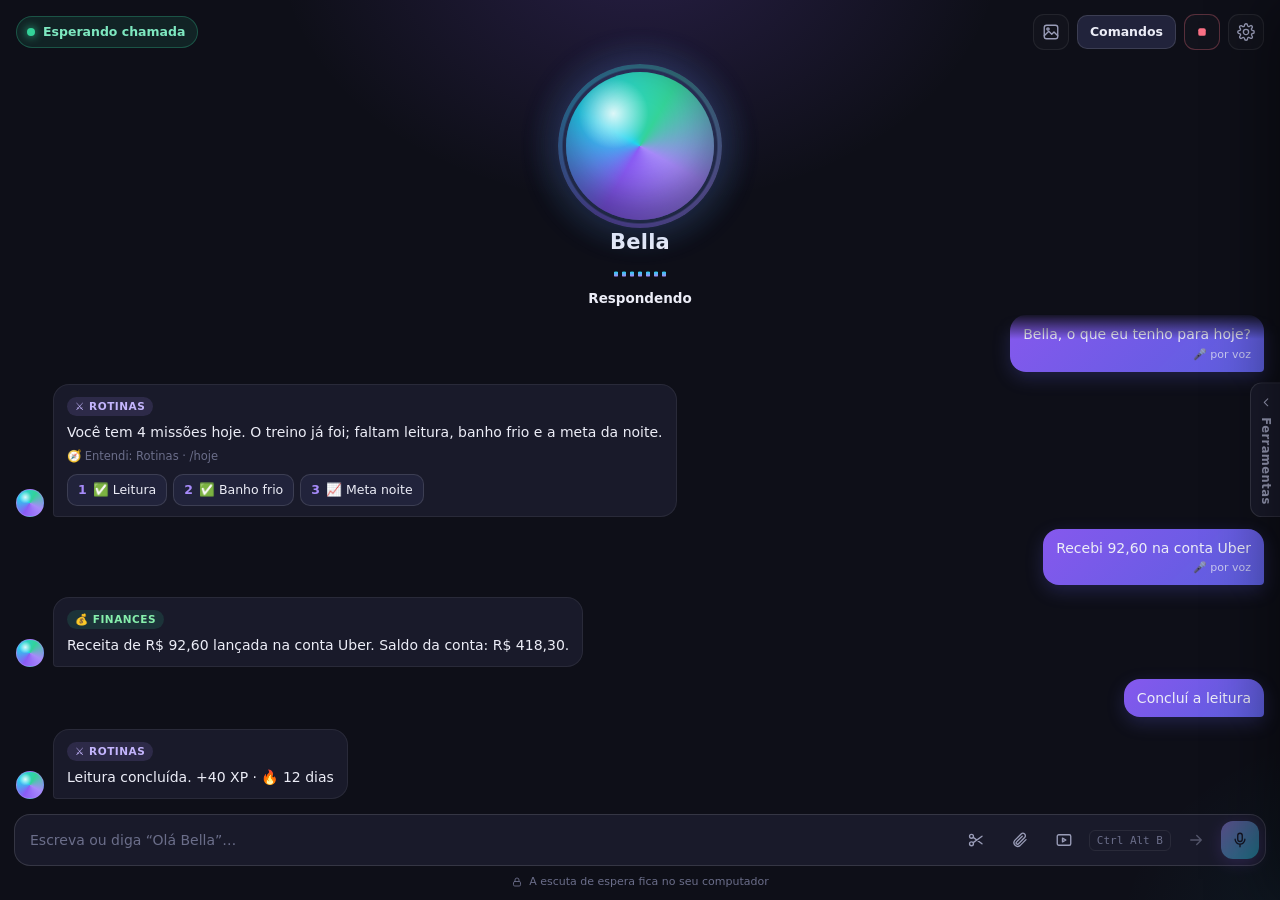
==== desktop/bella/ui/index.html @ e99e31d8 "Extração seletiva: opções separadas Pintura corporal e Efeitos especiais Co-Authored-By: Claude Sonn" ====
﻿<!doctype html>
<html lang="pt-BR">
<head>
<meta charset="utf-8">
<meta name="viewport" content="width=device-width, initial-scale=1">
<meta http-equiv="Content-Security-Policy" content="default-src 'self'; img-src 'self' data: blob:; style-src 'self'; script-src 'self'; connect-src 'none'; media-src 'self' data: blob:">
<title>Bella</title>
<link rel="stylesheet" href="bella.css">
</head>
<body>

<!-- ═════════════ MINI-BELLA (janela flutuante) ═════════════ -->
<section id="mini" class="mini" hidden>
  <div class="mini-av" data-avatar="pequeno"></div>
  <div class="mini-tx">
    <em id="mini-ouvido"></em>
    <p id="mini-resposta">Pode falar…</p>
  </div>
</section>

<!-- ═════════════ JANELA PRINCIPAL ═════════════ -->
<main id="app" class="app" hidden>

  <header class="topo">
    <button class="chip-estado" id="chip-escuta" type="button" title="Ligar ou pausar a escuta">
      <i></i><span id="chip-texto">Escuta pausada</span>
    </button>
    <div class="topo-acoes">
      <span class="modo-conversa" id="modo-conversa" hidden>Safada · Grok</span>
      <button class="icobtn" id="btn-imagens" type="button" title="Imagens" aria-label="Abrir painel de imagens" aria-controls="galeria-imagens" aria-expanded="false"><svg viewBox="0 0 24 24"><rect x="3" y="3" width="18" height="18" rx="3"/><circle cx="8" cy="8" r="1.5"/><path d="m3 17 6-6 4 4 3-3 5 5"/></svg></button>
      <button class="btn" id="btn-comandos" type="button" title="Cadastrar comandos para abrir pastas">Comandos</button>
      <button class="icobtn" id="btn-parar" type="button" title="Interromper voz" hidden>
        <svg viewBox="0 0 24 24"><rect x="7" y="7" width="10" height="10" rx="2.5"/></svg>
      </button>
      <button class="icobtn" id="btn-config" type="button" title="Configurações">
        <svg viewBox="0 0 24 24"><path d="M12 15.5a3.5 3.5 0 1 0 0-7 3.5 3.5 0 0 0 0 7Z"/><path d="M19.4 15a1.7 1.7 0 0 0 .3 1.8l.1.1a2 2 0 1 1-2.8 2.8l-.1-.1a1.7 1.7 0 0 0-1.8-.3 1.7 1.7 0 0 0-1 1.5V21a2 2 0 1 1-4 0v-.1a1.7 1.7 0 0 0-1.1-1.5 1.7 1.7 0 0 0-1.8.3l-.1.1a2 2 0 1 1-2.8-2.8l.1-.1a1.7 1.7 0 0 0 .3-1.8 1.7 1.7 0 0 0-1.5-1H3a2 2 0 1 1 0-4h.1a1.7 1.7 0 0 0 1.5-1.1 1.7 1.7 0 0 0-.3-1.8l-.1-.1a2 2 0 1 1 2.8-2.8l.1.1a1.7 1.7 0 0 0 1.8.3H9a1.7 1.7 0 0 0 1-1.5V3a2 2 0 1 1 4 0v.1a1.7 1.7 0 0 0 1 1.5 1.7 1.7 0 0 0 1.8-.3l.1-.1a2 2 0 1 1 2.8 2.8l-.1.1a1.7 1.7 0 0 0-.3 1.8V9a1.7 1.7 0 0 0 1.5 1H21a2 2 0 1 1 0 4h-.1a1.7 1.7 0 0 0-1.5 1Z"/></svg>
      </button>
    </div>
  </header>

  <section class="palco" id="palco">
    <div class="presenca" id="presenca" data-modo="pausada">
      <div class="halo"></div>
      <div class="onda-anel"></div>
      <div class="anel"></div>
      <div class="rosto" data-avatar="grande"></div>
      <button class="trocar-foto" id="btn-trocar-foto" type="button" title="Trocar a foto da Bella">
        <svg viewBox="0 0 24 24"><path d="M4 8.5A2.5 2.5 0 0 1 6.5 6H8l1.3-1.7A1.5 1.5 0 0 1 10.5 4h3a1.5 1.5 0 0 1 1.2.6L16 6h1.5A2.5 2.5 0 0 1 20 8.5v8a2.5 2.5 0 0 1-2.5 2.5h-11A2.5 2.5 0 0 1 4 16.5v-8Z"/><circle cx="12" cy="12.5" r="3.2"/></svg>
      </button>
    </div>
    <h1 class="nome">Bella</h1>
    <div class="onda" id="onda" aria-hidden="true"><span></span><span></span><span></span><span></span><span></span><span></span><span></span></div>
    <p class="estado" id="estado"><b>Escuta pausada</b> · Ctrl + Alt + B para falar</p>
  </section>

  <section class="conversa" id="conversa" aria-live="polite"></section>

  <form class="compositor" id="compositor" autocomplete="off">
    <span class="anexo" id="anexo" hidden><img id="anexo-img" alt="Referência anexada"><button type="button" id="anexo-x" title="Tirar a referência" aria-label="Tirar a referência">×</button></span>
    <input id="entrada" maxlength="2000" placeholder="Escreva ou diga “Olá Bella”…" aria-label="Mensagem para a Bella">
    <input type="file" id="anexo-arquivo" accept="image/png,image/jpeg,image/webp" hidden>
    <button class="enviar" id="btn-recortar-tela" type="button" title="Recortar a tela (Ctrl + Alt + S)" aria-label="Recortar a tela">
      <svg viewBox="0 0 24 24"><circle cx="6" cy="7" r="2.6"/><circle cx="6" cy="17" r="2.6"/><path d="M8.3 8.5 20 17M8.3 15.5 20 7"/></svg>
    </button>
    <button class="enviar" id="btn-anexo" type="button" title="Anexar imagem de referência (ou cole com Ctrl + V)" aria-label="Anexar imagem de referência">
      <svg viewBox="0 0 24 24"><path d="M20 11.5l-8 8a5 5 0 0 1-7-7l8.5-8.5a3.3 3.3 0 0 1 4.7 4.7l-8.5 8.5a1.7 1.7 0 0 1-2.4-2.4L15 7"/></svg>
    </button>
    <button class="enviar" id="btn-video" type="button" title="Extrair frames de um vídeo" aria-label="Extrair frames de um vídeo">
      <svg viewBox="0 0 24 24"><rect x="3" y="5" width="18" height="14" rx="2"/><path d="M10 9.5v5l4.5-2.5z"/></svg>
    </button>
    <span class="tecla">Ctrl Alt B</span>
    <button class="enviar" id="btn-enviar" type="submit" title="Enviar">
      <svg viewBox="0 0 24 24"><path d="M5 12h13M13 6l6 6-6 6"/></svg>
    </button>
    <button class="mic" id="btn-falar" type="button" title="Falar agora (Ctrl + Alt + B)">
      <svg viewBox="0 0 24 24"><rect x="9" y="3" width="6" height="11" rx="3"/><path d="M5.5 11a6.5 6.5 0 0 0 13 0M12 17.5V21"/></svg>
    </button>
  </form>
  <!-- Ferramentas laterais: recolhível, fica na borda direita da janela -->
  <button class="lateral-aba" id="lateral-aba" type="button" aria-controls="lateral" aria-expanded="false" title="Ferramentas">
    <svg viewBox="0 0 24 24"><path d="M15 6l-6 6 6 6"/></svg><span>Ferramentas</span>
  </button>
  <aside class="lateral" id="lateral" aria-label="Ferramentas" aria-hidden="true">
    <header class="lateral-topo">
      <b>Ferramentas</b>
      <button class="icobtn" id="lateral-fechar" type="button" title="Recolher" aria-label="Recolher as ferramentas"><svg viewBox="0 0 24 24"><path d="M9 6l6 6-6 6"/></svg></button>
    </header>
    <div class="lateral-corpo" id="lateral-corpo">
    <section class="ferramenta" id="ferr-ref">
      <h3>Imagem de referência</h3>
      <p>Recorte a tela (Ctrl + Alt + S), anexe, cole (Ctrl + V) ou arraste uma imagem para a janela. Ela vale para /promptmodelo, /promptroupa, /posehot e /charactersheet, e continua aparecendo no chat, onde também dá para anexar.</p>
      <div class="ref-area" id="ref-area">
        <img id="ref-img" alt="Referência anexada" hidden>
        <span class="vazio" id="ref-vazio">Nenhuma imagem anexada</span>
      </div>
      <div class="montar-acoes">
        <button class="btn" id="ref-recortar" type="button" title="Ctrl + Alt + S">✂️ Recortar tela</button>
        <button class="btn" id="ref-anexar" type="button">Anexar imagem</button>
        <button class="btn" id="ref-colar" type="button" title="Cola a imagem copiada (ou use Ctrl + V)">Colar</button>
        <button class="btn" id="ref-tirar" type="button" hidden>Tirar</button>
      </div>
      <input type="file" id="ref-arquivo" accept="image/png,image/jpeg,image/webp" hidden>
      <label class="marcar"><input type="checkbox" id="extrair-tudo"> Extrair tudo da imagem (no /promptmodelo)</label>
      <div class="extrair-itens" id="extrair-itens" role="group" aria-label="Extrair só estes itens da imagem"><label class="marcar"><input type="checkbox" class="extrair-item" data-el="modelo"> Modelo</label><label class="marcar"><input type="checkbox" class="extrair-item" data-el="roupas"> Roupas</label><label class="marcar"><input type="checkbox" class="extrair-item" data-el="pose"> Pose</label><label class="marcar"><input type="checkbox" class="extrair-item" data-el="cenario"> Cenário</label><label class="marcar"><input type="checkbox" class="extrair-item" data-el="penteado"> Penteado (só o formato)</label><label class="marcar"><input type="checkbox" class="extrair-item" data-el="cor"> Peruca / cor do cabelo</label><label class="marcar"><input type="checkbox" class="extrair-item" data-el="olhos"> Cor dos olhos / lentes</label><label class="marcar"><input type="checkbox" class="extrair-item" data-el="maquiagem"> Maquiagem</label><label class="marcar"><input type="checkbox" class="extrair-item" data-el="pintura"> Pintura corporal (se houver)</label><label class="marcar"><input type="checkbox" class="extrair-item" data-el="efeitos"> Efeitos especiais (se houver)</label><label class="marcar"><input type="checkbox" class="extrair-item" data-el="acessorios"> Acessórios (se houver)</label><label class="marcar"><input type="checkbox" class="extrair-item" data-el="tatuagens"> Tatuagens (se houver)</label><label class="marcar"><input type="checkbox" class="extrair-item" data-el="expressao"> Expressão da face</label></div>
      <small class="montar-dica">Ou marque só o que quer copiar da imagem (o resto a Bella cria novo). Vale para o /promptmodelo e o /prompt com a imagem anexa.</small>
      <label class="marcar"><input type="checkbox" id="posehot-parceiro-foto"> Copiar parceiro da imagem de referência (no /posehot)</label>
      <label class="parceiro-campo">Parceiro do /posehot (opcional)
        <input type="text" id="posehot-parceiro" maxlength="250" placeholder="Ex.: moreno, barba cheia, braços tatuados, alto e forte" autocomplete="off">
      </label>
      <small class="montar-dica">Com a caixa marcada, o /posehot copia da foto as características do homem (pele, cabelo, barba, porte, tatuagens); o campo acima serve para ajustes extras. Desmarcada: usa o texto do campo, ou o parceiro padrão se vazio.</small>
      <small class="montar-dica">Com a caixa marcada, o /promptmodelo copia da imagem o penteado, a cor e o formato do cabelo, olhos, rosto, boca, pele, corpo, tatuagens, piercings, anéis e joias, roupas, expressão, pose, cenário e luz.</small>
    </section>
    <section class="ferramenta" id="ferr-frames">
      <h3>Frames de vídeo</h3>
      <p>Abra um vídeo e escolha exatamente o quadro que quiser: o primeiro, o último, um instante ou vários de uma vez. Tudo é feito aqui no computador, o vídeo não sai dele.</p>
      <div class="ref-area" id="fr-area">
        <video id="fr-video" controls playsinline preload="auto" hidden></video>
        <span class="vazio" id="fr-vazio">Nenhum vídeo aberto (ou arraste um para cá)</span>
      </div>
      <div class="montar-acoes">
        <button class="btn" id="fr-anexar" type="button">Abrir vídeo</button>
        <button class="btn" id="fr-tirar" type="button" hidden>Fechar vídeo</button>
      </div>
      <input type="file" id="fr-arquivo" accept="video/*,.mkv,.avi,.mov" hidden>
      <div id="fr-controles" hidden>
        <input type="range" id="fr-pos" min="0" max="10000" value="0" aria-label="Posição no vídeo">
        <div class="fr-info"><b id="fr-tempo">00:00.000</b><small id="fr-num"></small></div>
        <div class="fr-linha">
          <button class="btn mini" id="fr-primeiro" type="button" title="Ir ao primeiro quadro">⏮ Primeiro</button>
          <button class="btn mini" id="fr-m10" type="button" title="Voltar 10 segundos">−10s</button>
          <button class="btn mini" id="fr-m1" type="button" title="Voltar 1 segundo">−1s</button>
          <button class="btn mini" id="fr-q-1" type="button" title="Quadro anterior">◀ quadro</button>
          <button class="btn mini" id="fr-q1" type="button" title="Próximo quadro">quadro ▶</button>
          <button class="btn mini" id="fr-p1" type="button" title="Avançar 1 segundo">+1s</button>
          <button class="btn mini" id="fr-p10" type="button" title="Avançar 10 segundos">+10s</button>
          <button class="btn mini" id="fr-ultimo" type="button" title="Ir ao último quadro">Último ⏭</button>
          <button class="btn mini" id="fr-play" type="button">▶ Tocar</button>
        </div>
        <div class="fr-linha">
          <input id="fr-tempo-in" placeholder="Ir para: 12.5 · 1:02.5 · 120q" aria-label="Ir para um instante ou quadro" autocomplete="off">
          <button class="btn mini" id="fr-ir" type="button">Ir</button>
        </div>
        <div class="fr-linha">
          <button class="btn pri" id="fr-pegar" type="button">Pegar este quadro</button>
          <button class="btn" id="fr-pegar-ultimo" type="button">Pegar o último</button>
          <button class="btn" id="fr-pegar-primeiro" type="button">Pegar o primeiro</button>
        </div>
        <div class="fr-linha">
          <button class="btn mini" id="fr-marcar-ini" type="button">Marcar início</button>
          <button class="btn mini" id="fr-marcar-fim" type="button">Marcar fim</button>
          <button class="btn mini" id="fr-limpar-marcas" type="button">Limpar marcas</button>
        </div>
        <small class="montar-dica" id="fr-marcas"></small>
        <div class="fr-linha">
          <select id="fr-modo" aria-label="Modo de extração em lote">
            <option value="intervalo">Quantidade + intervalo</option>
            <option value="uniforme">Distribuídos no vídeo todo</option>
            <option value="marcas">Entre início e fim marcados</option>
          </select>
          <select id="fr-formato" aria-label="Formato da imagem">
            <option value="png">PNG (sem perda)</option>
            <option value="jpg">JPG (menor)</option>
          </select>
        </div>
        <div class="fr-linha">
          <label class="fr-campo">Quadros <input type="number" id="fr-qtd" min="1" max="80" value="10"></label>
          <label class="fr-campo" id="fr-ms-linha">A cada (ms) <input type="number" id="fr-ms" min="1" value="100"></label>
          <button class="btn pri" id="fr-extrair" type="button">Extrair</button>
          <button class="btn" id="fr-parar" type="button" hidden>Parar</button>
        </div>
        <small class="montar-dica" id="fr-dica-modo"></small>
      </div>
      <small class="montar-dica" id="fr-n" aria-live="polite"></small>
      <div class="fr-galeria" id="fr-galeria"></div>
      <div class="fr-linha" id="fr-galeria-acoes" hidden>
        <button class="btn mini" id="fr-salvar-todos" type="button">Salvar todos</button>
        <button class="btn mini" id="fr-limpar-galeria" type="button">Limpar galeria</button>
      </div>
    </section>
    <section class="ferramenta" id="ferr-criativo">
      <h3>Criativo</h3>
      <p>A Bella inventa um prompt novo, fora da biblioteca, sem repetir os que já saíram.</p>
      <input id="criativo-tema" maxlength="300" placeholder="Tema (opcional): praia, cosplay, festa…" aria-label="Tema do prompt criativo" autocomplete="off">
      <button class="btn criativo-ir" id="criativo-ir" type="button">Criar prompt criativo</button>
    </section>
    <section class="ferramenta" id="ferr-atalhos">
      <h3>Enviar ao chat</h3>
      <p>Um toque envia o comando na hora (prompt aleatório). Se houver imagem anexada, ela vai junto.</p>
      <div class="atalhos" id="atalhos"></div>
    </section>
    <section class="ferramenta" id="ferr-montar">
      <h3>Montar pedido</h3>
      <p>Escolha o comando, toque nas opções (cabelo, maquiagem, tatuagem que cobre uma parte do corpo, roupa, cenário…) e envie. Tudo entra no pedido do prompt.</p>
      <div class="seg" id="montar-cmd" role="group" aria-label="Comando"></div>
      <small class="montar-dica" id="montar-dica"></small>
      <div class="itens" id="montar-itens" aria-live="polite"></div>
      <textarea id="montar-extra" rows="2" maxlength="400" placeholder="Mais detalhes (opcional): escreva o que quiser…" aria-label="Mais detalhes do pedido"></textarea>
      <input id="montar-busca" type="search" placeholder="Buscar opção (ex.: tatuagem, ruivo, praia)…" aria-label="Buscar opção" autocomplete="off">
      <div class="grupos" id="montar-grupos"></div>
    </section>
    </div>
    <footer class="lateral-rodape" id="lateral-rodape">
      <small class="montar-conta" id="montar-conta"></small>
      <div class="montar-acoes">
        <button class="btn pri" id="montar-enviar" type="button">Enviar ao chat</button>
        <button class="btn" id="montar-campo" type="button" title="Põe o texto no campo de mensagem para você editar">Pôr no campo</button>
        <button class="btn" id="montar-sorte" type="button" title="Escolhe várias opções ao acaso">🎲 Surpreenda-me</button>
        <button class="btn" id="montar-limpar" type="button">Limpar</button>
      </div>
    </footer>
  </aside>
  <p class="rodape"><svg viewBox="0 0 24 24"><rect x="5" y="11" width="14" height="9" rx="2.5"/><path d="M8 11V8a4 4 0 0 1 8 0v3"/></svg>A escuta de espera fica no seu computador</p>

  <!-- ─── Configurações ─── -->
  <aside class="galeria-imagens" id="galeria-imagens" hidden aria-labelledby="imagens-titulo">
    <header class="galeria-topo"><h2 id="imagens-titulo">Imagens <small>Grok Imagine</small></h2><button class="btn" id="imagens-fechar" type="button" aria-label="Recolher painel de imagens">Recolher</button></header>
    <form id="imagens-form" class="imagens-form">
      <label for="imagem-prompt">O que vamos criar?</label>
      <textarea id="imagem-prompt" maxlength="1800" rows="3" placeholder="Uma cidade futurista ao pôr do sol…" required></textarea>
      <button class="btn pri" id="imagem-gerar" type="submit">Gerar imagem</button>
      <p class="ajuda">Uma imagem por pedido. A geração utiliza o saldo da sua conta xAI.</p>
    </form>
    <p id="imagens-status" class="imagens-status" role="status">As últimas seis imagens ficam aqui, fora da conversa.</p>
    <div id="imagens-lista" class="imagens-lista"><p class="ajuda">Sua galeria ainda está vazia.</p></div>
  </aside>

  <div class="veu" id="veu" hidden></div>
  <aside class="gaveta" id="gaveta" aria-hidden="true">
    <header class="gaveta-topo">
      <h2 id="gaveta-titulo">Configurações</h2>
      <button class="icobtn" id="btn-fechar-config" type="button" title="Fechar">
        <svg viewBox="0 0 24 24"><path d="M6 6l12 12M18 6 6 18"/></svg>
      </button>
    </header>
    <nav class="abas-config" role="tablist" aria-label="Preferências da Bella">
      <button id="aba-geral" type="button" role="tab" aria-selected="true" aria-controls="cfg-geral" data-aba="geral">Configurações</button>
      <button id="aba-comandos" type="button" role="tab" aria-selected="false" aria-controls="cfg-comandos" data-aba="comandos">Comandos</button>
    </nav>
    <div class="gaveta-corpo">
      <div id="cfg-geral" role="tabpanel" aria-labelledby="aba-geral">
      <section class="grupo">
        <h3>Aparência</h3>
        <label class="linha"><span>Avatar animado<small>Sincroniza a foto com a voz. Gera localmente antes de falar e pode levar cerca de um minuto. Falas de até 30 segundos.</small></span><input type="checkbox" class="sw" id="cfg-avatar"></label>
        <p class="ajuda" id="avatar-motor-status">Verificando motor local…</p>
        <button type="button" class="btn" id="avatar-motor">Selecionar instalação</button>
        <p class="ajuda">A foto da Bella aparece no centro, nas respostas e na Mini-Bella. Ela fica só neste computador.</p>
        <label class="soltar" id="soltar">
          <div class="soltar-prev"><i class="ring"></i><div class="rosto" data-avatar="medio"></div></div>
          <div class="soltar-tx">
            <b>Foto da Bella</b>
            <small>Arraste uma imagem aqui ou escolha um arquivo.<br>JPG, PNG ou WEBP · de preferência quadrada.</small>
            <span class="botoes">
              <span class="btn pri" id="btn-escolher">Escolher foto</span>
              <button class="btn" id="btn-recortar" type="button">Recortar</button>
              <button class="btn" id="btn-remover" type="button">Remover</button>
            </span>
          </div>
          <input type="file" id="arquivo" accept="image/png,image/jpeg,image/webp" hidden>
        </label>
        <div class="linha">
          <span>Mostrar como</span>
          <span class="seg" role="radiogroup" aria-label="Mostrar como">
            <button type="button" role="radio" data-aparencia="foto">Foto + anel</button>
            <button type="button" role="radio" data-aparencia="orbe">Só orbe</button>
          </span>
        </div>
      </section>

      <section class="grupo">
        <h3>Conversa</h3>
        <label class="linha"><span>Modo Safada — Grok<small>Flerte, sensualidade e duplo sentido, sem descrições sexuais explícitas. A voz continua sendo ElevenLabs.</small></span><input type="checkbox" class="sw" id="cfg-safada"></label>
        <p class="ajuda">Neste modo, mensagens livres vão para a conversa pessoal. Para os sistemas, use /fin, /rot ou desligue o modo. Pedidos de abrir pastas e usar o Word continuam disponíveis. Cada pedido é independente, sem histórico de conversa.</p>
      </section>
      <section class="grupo">
        <h3>Escuta</h3>
        <label class="linha"><span>Ativação rápida<small>Depois da frase de ativação, já escuta o pedido, sem saudação falada.</small></span><input type="checkbox" class="sw" id="cfg-rapida"></label>
        <p class="ajuda" id="cfg-tempos">O tempo das etapas do último pedido aparecerá aqui.</p>
        <form id="cfg-chamadas">
          <p class="ajuda">Frases de ativação: cadastre de uma a três. Diga a frase completa e faça uma pausa. Quando aparecer “Pode falar”, faça o pedido. Prefira frases com duas ou mais palavras.</p>
          <label class="campo"><span>Frase de ativação 1</span><input id="cfg-frase-1" maxlength="80" placeholder="Olá Bella" autocomplete="off"></label>
          <label class="campo"><span>Frase de ativação 2 (opcional)</span><input id="cfg-frase-2" maxlength="80" placeholder="Oi Bella" autocomplete="off"></label>
          <label class="campo"><span>Frase de ativação 3 (opcional)</span><input id="cfg-frase-3" maxlength="80" placeholder="E aí Bella" autocomplete="off"></label>
          <button class="btn pri" id="btn-chamadas" type="submit">Salvar frases</button>
          <p class="ajuda">A chamada é reconhecida neste computador. Os campos vazios são ignorados. No modo apertar para falar, somente a tecla ativa a gravação.</p>
        </form>
        <label class="linha"><span>Apertar para falar<small>A Bella só grava enquanto você segura a tecla escolhida.</small></span><input type="checkbox" class="sw" id="cfg-apertar"></label>
        <div id="cfg-atalho-fala" hidden>
          <label class="campo"><span>Tecla para falar</span><button class="btn" id="cfg-tecla-fala" type="button">F8 · trocar tecla</button></label>
          <label class="campo"><span>Segurar antes de ouvir (segundos)</span><input type="number" id="cfg-espera-fala" min="1" max="30" step="1" value="5"></label>
          <p class="ajuda">Segure até aparecer “Pode falar”. Continue segurando enquanto fala e solte para enviar. Se soltar antes do tempo, nada será gravado. Funciona também com a janela fechada.</p>
        </div>
        <label class="linha"><span>Iniciar com o Windows<small>Abre escondida, já ouvindo.</small></span><input type="checkbox" class="sw" id="cfg-iniciar"></label>
        <label class="linha"><span>Mini-Bella sobre a tela<small>Quando a janela estiver fechada.</small></span><input type="checkbox" class="sw" id="cfg-mini"></label>
        <div class="linha col">
          <span>Sensibilidade do microfone<small>Fale normalmente: a barra deve passar da marca. Ruído do ambiente, não.</small></span>
          <div class="medidor"><i id="medidor-nivel"></i><b id="medidor-marca"></b></div>
          <input type="range" id="cfg-sens" min="0" max="100" step="1" aria-label="Sensibilidade">
          <div class="extremos"><span>Ambiente silencioso</span><span>Ambiente barulhento</span></div>
        </div>
      </section>

      <section class="grupo">
        <h3>Conexão</h3>
        <label class="campo"><span>Chave da Bella</span>
          <input id="cfg-chave" placeholder="bella_…" spellcheck="false" autocomplete="off">
        </label>
        <p class="ajuda">Gere a chave no painel do Solo Bot, seção <b>Bella no computador</b>. Ela fica cifrada neste usuário do Windows.</p>
        <details class="avancado"><summary>Servidor</summary>
          <label class="campo"><span>Endereço do Solo Bot</span><input id="cfg-servidor" spellcheck="false" autocomplete="off"></label>
        </details>
        <div class="botoes">
          <button class="btn pri" id="btn-salvar" type="button">Salvar</button>
          <button class="btn" id="btn-painel" type="button">Abrir painel</button>
        </div>
      </section>

      <section class="grupo">
        <h3>Arquivos deste computador</h3>
        <p class="ajuda">A Bella encontra e abre pastas pelo nome sem cadastro. Escolha abaixo onde ela pode acessar arquivos e fazer alterações. Mover, renomear e excluir sempre pedem confirmação.</p>
        <div id="cfg-pastas" class="pastas-arquivos"></div>
        <div class="botoes">
          <button class="btn" id="btn-pasta" type="button">Adicionar pasta</button>
          <button class="btn" id="btn-arquivos-ajuda" type="button">Ver exemplos</button>
        </div>
      </section>

      <section class="grupo">
        <h3>Atalhos</h3>
        <dl class="atalhos">
          <dt id="atalho-voz-frase">“Olá Bella”</dt><dd id="atalho-voz-dica">chama por voz</dd>
          <dt id="atalho-fala-tecla">Ctrl + Alt + B</dt><dd id="atalho-fala-dica">fala sem dizer o nome</dd>
          <dt>“dois”, “sim”</dt><dd>responde a uma lista ou confirmação</dd>
        </dl>
        <button class="btn perigo" id="btn-sair" type="button">Encerrar a Bella</button>
      </section>
      </div>
      <div id="cfg-comandos" role="tabpanel" aria-labelledby="aba-comandos" hidden>
        <section class="grupo">
          <h3>Minhas automações</h3>
          <p class="ajuda">Escolha uma ação e o que você quer dizer. Funciona por voz ou texto e fica salvo neste computador.</p>
          <form id="form-comando" autocomplete="off">
            <label class="campo"><span>Tipo de ação</span>
              <select id="comando-tipo">
                <option value="pasta">Abrir pasta</option><option value="site">Abrir site</option>
                <option value="google">Pesquisar no Google</option><option value="youtube">Buscar vídeos no YouTube</option>
                <option value="maps">Buscar lugares no Maps</option>
                <option value="word">Microsoft Word — abrir, ditar ou criar texto</option>
                <option value="programa">Abrir outro programa instalado</option>
              </select>
            </label>
            <label class="campo"><span>Frase do comando</span>
              <input id="comando-frase" maxlength="200" required placeholder="Abrir minha pasta de Projetos">
            </label>
            <label class="campo" id="campo-comando-caminho"><span id="rotulo-comando-caminho">Caminho da pasta</span>
              <input id="comando-caminho" required placeholder="C:\JEFFERSON\PROJETOS" spellcheck="false">
            </label>
            <div class="botoes" id="campo-comando-pasta"><button class="btn" id="btn-comando-pasta" type="button">Escolher pasta</button></div>
            <div class="botoes" id="campo-comando-programa" hidden><button class="btn" id="btn-comando-programa" type="button">Escolher programa</button></div>
            <div id="campo-comando-pesquisa" hidden>
              <label class="linha"><span>Usar o assunto que eu disser</span><input id="comando-variavel" class="sw" type="checkbox" checked></label>
              <label class="campo" id="campo-comando-termo" hidden><span>Assunto fixo</span><input id="comando-termo" maxlength="500" placeholder="Escrita criativa"></label>
            </div>
            <p class="ajuda" id="ajuda-comando">O comando abre somente a pasta cadastrada. Para buscar ou alterar arquivos nela, adicione também o acesso nas Configurações.</p>
            <div class="botoes">
              <button class="btn pri" id="btn-comando-salvar" type="submit">Salvar comando</button>
              <button class="btn" id="btn-comando-cancelar" type="button" hidden>Cancelar edição</button>
            </div>
          </form>
        </section>
        <section class="grupo">
          <h3>Modelos prontos</h3>
          <p class="ajuda">Escolha um exemplo, ajuste os campos e salve. As pesquisas básicas já funcionam: “Pesquisar sobre escrita criativa”, “Pesquisar no YouTube sobre escrita” e “Pesquisar no Maps sobre cafeterias”.</p>
          <div id="modelos-comandos" class="modelos-comandos"></div>
        </section>
        <section class="grupo">
          <h3>Comandos salvos</h3>
          <div id="lista-comandos" class="lista-comandos"></div>
        </section>
      </div>
    </div>
  </aside>

  <!-- ─── Recorte da tela (Ctrl + Alt + S): a prévia e o que fazer com ela ─── -->
  <div class="modal" id="modal-captura" hidden>
    <div class="modal-caixa captura-caixa" role="dialog" aria-labelledby="captura-titulo">
      <header class="captura-topo">
        <div><h2 id="captura-titulo">Recorte da tela</h2><small id="captura-medida"></small></div>
        <button class="icobtn" id="captura-fechar" type="button" title="Descartar (Esc)" aria-label="Descartar o recorte">
          <svg viewBox="0 0 24 24"><path d="M6 6l12 12M18 6 6 18"/></svg>
        </button>
      </header>
      <div class="captura-imagem"><img id="captura-img" alt="Recorte da tela"></div>
      <label class="campo captura-pedido"><span>O que você quer? <em>(opcional)</em></span>
        <input id="captura-pedido" maxlength="1800" placeholder="Ex.: prompt realista · só a roupa · estilo anime · em inglês" autocomplete="off"></label>
      <div class="captura-acoes">
        <button class="btn pri" id="captura-prompt" type="button">✨ Criar prompt</button>
        <button class="btn" id="captura-anexar" type="button" title="Leva o recorte para o chat como referência">Anexar ao chat</button>
        <button class="btn" id="captura-copiar" type="button" title="Copia em tamanho real">Copiar</button>
        <button class="btn" id="captura-salvar" type="button" title="Salva em tamanho real">Salvar…</button>
        <button class="btn" id="captura-novo" type="button" title="Ctrl + Alt + S">Novo recorte</button>
      </div>
      <p class="ajuda captura-nota">🔒 O recorte fica só neste computador. Ele só vai ao Solo Bot quando você cria o prompt ou envia no chat.</p>
    </div>
  </div>

  <!-- ─── Recorte da foto ─── -->
  <div class="modal" id="modal-recorte" hidden>
    <div class="modal-caixa">
      <h2>Ajustar a foto</h2>
      <p class="ajuda">Arraste para centralizar o rosto. Use a barra para aproximar.</p>
      <div class="recorte" id="recorte"><img id="recorte-img" alt=""><div class="recorte-mascara"></div></div>
      <input type="range" id="recorte-zoom" min="100" max="400" value="100" aria-label="Aproximar">
      <div class="botoes fim">
        <button class="btn" id="btn-recorte-cancelar" type="button">Cancelar</button>
        <button class="btn pri" id="btn-recorte-ok" type="button">Usar esta foto</button>
      </div>
    </div>
  </div>
</main>

<!-- ═════════════ PRIMEIRO ACESSO ═════════════ -->
<section id="boas-vindas" class="boas-vindas" hidden>
  <div class="presenca grande-intro" data-modo="espera"><div class="halo"></div><div class="anel"></div><div class="rosto" data-avatar="grande"></div></div>
  <h1>Olá, eu sou a Bella.</h1>
  <p class="sub">Falo com o Finances e o Rotinas por você. Três passos e eu começo a ouvir.</p>
  <ol class="passos">
    <li><b>1</b><div><strong>Gere a chave no painel</strong><span>Seção “Bella no computador”.</span>
      <button class="btn" id="bv-painel" type="button">Abrir o painel</button></div></li>
    <li><b>2</b><div><strong>Cole a chave aqui</strong>
      <input id="bv-chave" placeholder="bella_…" spellcheck="false" autocomplete="off"></div></li>
    <li><b>3</b><div><strong>Diga “Olá Bella”</strong><span>Edite até três frases em Configurações → Escuta. Ou use Ctrl + Alt + B.</span></div></li>
  </ol>
  <button class="btn pri grande" id="bv-salvar" type="button">Começar</button>
  <p class="erro" id="bv-erro" hidden></p>
</section>

<div class="toasts" id="toasts"></div>
<script src="avatar.js"></script>
<script src="bella.js"></script>
<script src="ferramentas-dados.js"></script>
<script src="ferramentas.js"></script>
<script src="frames.js"></script>
</body>
</html>
---- desktop/bella/ui/bella.css ----
﻿/* Bella — interface (WebView2). As cores são as da marca Solo. */
:root {
  --fundo: #0e0f18; --janela: #12131f; --sup: #191a2a; --sup2: #21233b; --linha: rgba(255,255,255,.07); --linha2: rgba(255,255,255,.12);
  --tinta: #ecedf7; --suave: #9a9db8; --apagado: #6b6e8a;
  --violeta: #a78bfa; --violeta-forte: #8b5cf6; --ciano: #22d3ee; --esmeralda: #34d399; --ambar: #fbbf24; --rosa: #fb7185;
  --gradiente: conic-gradient(from 210deg, #8b5cf6, #22d3ee, #34d399, #a78bfa, #8b5cf6);
  --fonte: "Segoe UI Variable Text", "Segoe UI Variable", "Segoe UI", system-ui, sans-serif;
  --fonte-titulo: "Segoe UI Variable Display", "Segoe UI Variable", "Segoe UI", system-ui, sans-serif;
  --nivel: 0;
}
* { box-sizing: border-box; margin: 0; padding: 0; }
html, body { height: 100%; }
body {
  font: 14px/1.45 var(--fonte); color: var(--tinta); overflow: hidden; user-select: none;
  background:
    radial-gradient(520px 380px at 50% -60px, rgba(139,92,246,.20), transparent 70%),
    radial-gradient(420px 320px at 110% 105%, rgba(34,211,238,.08), transparent 70%),
    var(--fundo);
}
[hidden] { display: none !important; }
svg { width: 18px; height: 18px; fill: none; stroke: currentColor; stroke-width: 1.8; stroke-linecap: round; stroke-linejoin: round; }
button { font: inherit; color: inherit; background: none; border: 0; cursor: pointer; }
input { font: inherit; color: inherit; }
::selection { background: rgba(167,139,250,.35); }
:focus-visible { outline: 2px solid var(--violeta); outline-offset: 2px; }

/* ── Estrutura ──────────────────────────────────────────── */
.app { height: 100%; display: flex; flex-direction: column; }
.topo { display: flex; align-items: center; justify-content: space-between; padding: 14px 16px 0; }
.topo-acoes { display: flex; gap: 8px; }
.icobtn { width: 36px; height: 36px; border-radius: 11px; display: grid; place-items: center; color: var(--suave);
  border: 1px solid var(--linha); background: rgba(255,255,255,.02); transition: color .2s, background .2s, border-color .2s; }
.icobtn:hover { color: var(--tinta); background: rgba(255,255,255,.06); border-color: var(--linha2); }
#btn-parar { color: var(--rosa); border-color: rgba(251,113,133,.3); }
#btn-parar svg { fill: currentColor; stroke: none; }

.chip-estado { display: inline-flex; align-items: center; gap: 8px; font-size: 12.5px; font-weight: 600; padding: 6px 12px 6px 10px; border-radius: 999px;
  color: var(--suave); background: rgba(255,255,255,.04); border: 1px solid var(--linha2); transition: all .25s; }
.chip-estado i { width: 8px; height: 8px; border-radius: 50%; background: var(--apagado); transition: all .25s; }
.chip-estado:hover { border-color: rgba(167,139,250,.45); }
.chip-estado.ativa { color: #7ee8c0; background: rgba(52,211,153,.10); border-color: rgba(52,211,153,.28); }
.chip-estado.ativa i { background: var(--esmeralda); box-shadow: 0 0 10px var(--esmeralda); animation: pisca 2.4s ease-in-out infinite; }
@keyframes pisca { 50% { opacity: .45; } }

/* ── Presença: foto (ou orbe) com o anel vivo ───────────── */
.palco { display: flex; flex-direction: column; align-items: center; padding: 6px 0 4px; flex: 0 0 auto; }
.presenca { --tam: 148px; width: var(--tam); height: var(--tam); position: relative; margin: 16px 0 10px; }
.presenca .halo { position: absolute; inset: -40px; border-radius: 50%; pointer-events: none;
  background: radial-gradient(circle, rgba(167,139,250,.38), rgba(34,211,238,.10) 45%, transparent 70%);
  filter: blur(6px); opacity: .55; transition: opacity .5s, transform .5s; animation: respira 3.6s ease-in-out infinite; }
.presenca .anel { position: absolute; inset: -8px; border-radius: 50%; background: var(--gradiente);
  -webkit-mask: radial-gradient(circle, transparent 66%, #000 67.5%); mask: radial-gradient(circle, transparent 66%, #000 67.5%);
  filter: drop-shadow(0 0 12px rgba(139,92,246,.55)); animation: gira 8s linear infinite; transition: opacity .4s, filter .4s; }
.presenca .onda-anel { position: absolute; inset: -8px; border-radius: 50%; border: 2px solid rgba(34,211,238,.55);
  opacity: 0; transform: scale(calc(1 + var(--nivel) * .22)); transition: transform .08s linear, opacity .3s; pointer-events: none; }
.presenca .rosto { position: absolute; inset: 0; border-radius: 50%; overflow: hidden;
  box-shadow: inset 0 -20px 40px rgba(10,8,40,.45), 0 0 46px rgba(139,92,246,.30); transition: filter .5s, transform .3s; }
.trocar-foto { position: absolute; right: -2px; bottom: 4px; width: 34px; height: 34px; border-radius: 50%; display: grid; place-items: center;
  background: rgba(20,21,36,.94); border: 1px solid var(--linha2); color: var(--suave); box-shadow: 0 6px 16px rgba(0,0,0,.45);
  opacity: 0; transform: scale(.85); transition: all .2s; }
.presenca:hover .trocar-foto, .trocar-foto:focus-visible { opacity: 1; transform: none; }
.trocar-foto:hover { color: var(--tinta); }
.trocar-foto svg { width: 16px; height: 16px; }

/* O avatar: foto, ou o orbe quando não há foto (ou quando escolhido "Só orbe") */
[data-avatar] { background-size: cover; background-position: center; }
[data-avatar].orbe, .sem-foto [data-avatar] {
  background:
    radial-gradient(circle at 32% 28%, rgba(255,255,255,.85), rgba(255,255,255,0) 24%),
    conic-gradient(from 210deg, #8b5cf6, #22d3ee, #34d399, #a78bfa, #8b5cf6);
}
.sem-foto .presenca .rosto { animation: gira 14s linear infinite; }
.sem-foto .presenca .anel { opacity: .35; }

/* Estados */
.presenca[data-modo="pausada"] .anel { opacity: .22; animation-play-state: paused; filter: none; }
.presenca[data-modo="pausada"] .halo { opacity: .12; animation: none; }
.presenca[data-modo="pausada"] .rosto { filter: saturate(.45) brightness(.7); }
.presenca[data-modo="espera"] .anel { opacity: .55; animation-duration: 14s; }
.presenca[data-modo="espera"] .halo { opacity: .35; }
.presenca[data-modo="ouvindo"] .anel { background: conic-gradient(from 200deg, #22d3ee, #34d399, #22d3ee); animation-duration: 4s; filter: drop-shadow(0 0 16px rgba(34,211,238,.7)); }
.presenca[data-modo="ouvindo"] .onda-anel { opacity: calc(.25 + var(--nivel) * .75); }
.presenca[data-modo="ouvindo"] .halo { opacity: .9; background: radial-gradient(circle, rgba(34,211,238,.42), rgba(52,211,153,.12) 45%, transparent 70%); transform: scale(calc(1 + var(--nivel) * .12)); animation: none; }
.presenca[data-modo="pensando"] .anel { background: conic-gradient(from 0deg, #8b5cf6, transparent 30%, #22d3ee 55%, transparent 80%, #8b5cf6); animation-duration: 1.2s; }
.presenca[data-modo="pensando"] .halo { opacity: .5; }
.presenca[data-modo="falando"] .anel, .presenca[data-modo="saudando"] .anel { animation-duration: 3s; filter: drop-shadow(0 0 20px rgba(167,139,250,.85)); }
.presenca[data-modo="falando"] .halo, .presenca[data-modo="saudando"] .halo { opacity: 1; animation-duration: .9s; }
.presenca[data-modo="falando"] .rosto, .presenca[data-modo="saudando"] .rosto { animation: fala .9s ease-in-out infinite; }
@keyframes gira { to { transform: rotate(360deg); } }
@keyframes respira { 0%,100% { transform: scale(.94); } 50% { transform: scale(1.05); } }
@keyframes fala { 50% { transform: scale(1.018); } }

.nome { font: 650 21px/1.2 var(--fonte-titulo); letter-spacing: .01em; }
.onda { display: flex; gap: 4px; align-items: center; height: 22px; margin: 8px 0 4px; opacity: 0; transition: opacity .3s; }
.onda span { width: 4px; height: 20px; border-radius: 3px; background: linear-gradient(var(--ciano), var(--violeta)); transform: scaleY(.25); transform-origin: center; }
.onda.ativa { opacity: 1; }
.onda.falando span { animation: barra 1s ease-in-out infinite; }
.onda.falando span:nth-child(1) { animation-delay: -.2s; } .onda.falando span:nth-child(2) { animation-delay: -.5s; }
.onda.falando span:nth-child(3) { animation-delay: -.1s; } .onda.falando span:nth-child(4) { animation-delay: -.7s; }
.onda.falando span:nth-child(5) { animation-delay: -.3s; } .onda.falando span:nth-child(6) { animation-delay: -.6s; }
.onda.falando span:nth-child(7) { animation-delay: -.4s; }
@keyframes barra { 0%,100% { transform: scaleY(.3); } 50% { transform: scaleY(1); } }
.estado { font-size: 13.5px; color: var(--suave); min-height: 20px; text-align: center; padding: 0 16px; }
.estado b { color: var(--tinta); font-weight: 600; }

/* ── Conversa ───────────────────────────────────────────── */
.conversa { flex: 1 1 auto; min-height: 0; overflow-y: auto; padding: 18px 16px 12px; display: flex; flex-direction: column; gap: 12px;
  -webkit-mask-image: linear-gradient(transparent, #000 26px); mask-image: linear-gradient(transparent, #000 26px); user-select: text; scroll-behavior: smooth; }
.conversa::-webkit-scrollbar { width: 8px; }
.conversa::-webkit-scrollbar-thumb { background: rgba(255,255,255,.08); border-radius: 8px; }
.conversa > :first-child { margin-top: auto; }
.dia { align-self: center; font-size: 11px; color: var(--apagado); letter-spacing: .08em; text-transform: uppercase; }
.vazio { align-self: center; text-align: center; color: var(--apagado); font-size: 13px; max-width: 280px; line-height: 1.5; }
.vazio b { color: var(--suave); font-weight: 600; }

.eu { align-self: flex-end; max-width: 80%; padding: 9px 13px; border-radius: 16px 16px 4px 16px; white-space: pre-wrap; word-wrap: break-word;
  background: linear-gradient(135deg, rgba(139,92,246,.96), rgba(99,102,241,.92)); box-shadow: 0 6px 18px rgba(99,102,241,.22); animation: entra .28s ease-out; }
.eu small { display: block; font-size: 11px; opacity: .75; margin-top: 2px; text-align: right; }
.fala-ela { align-self: flex-start; display: flex; gap: 9px; align-items: flex-end; max-width: 92%; animation: entra .28s ease-out; }
.fala-ela .av { width: 28px; height: 28px; flex: 0 0 28px; border-radius: 50%; border: 1.5px solid rgba(167,139,250,.55); }
.ela { padding: 10px 13px; border-radius: 16px 16px 16px 4px; background: var(--sup); border: 1px solid var(--linha); white-space: pre-wrap; word-wrap: break-word; }
.ela .selo { display: inline-flex; align-items: center; gap: 5px; font-size: 10.5px; font-weight: 700; letter-spacing: .05em; text-transform: uppercase;
  padding: 2px 8px; border-radius: 999px; margin: 0 0 6px; background: rgba(167,139,250,.14); color: #c4b5fd; }
.ela .selo.fin { background: rgba(52,211,153,.13); color: #86efac; }
.ela .selo + .selo { margin-left: 4px; }
.ela .nota { display: block; font-size: 11.5px; color: var(--apagado); margin-top: 6px; }
.ela .corpo + .selo { margin-top: 10px; }
.ops { display: flex; flex-wrap: wrap; gap: 6px; margin-top: 9px; }
.ops button { font-size: 12.5px; padding: 6px 10px; border-radius: 10px; background: var(--sup2); border: 1px solid var(--linha2); text-align: left; transition: all .18s; }
.ops button b { color: var(--violeta); margin-right: 6px; }
.ops button:hover { border-color: rgba(167,139,250,.55); background: #272a48; }
.ops button:disabled { opacity: .45; cursor: default; }
.sistema-linha { align-self: center; font-size: 12px; color: var(--suave); text-align: center; max-width: 88%;
  padding: 6px 12px; border-radius: 10px; background: rgba(255,255,255,.03); border: 1px solid var(--linha); animation: entra .28s ease-out; }
.sistema-linha.erro { color: #fda4af; border-color: rgba(251,113,133,.25); background: rgba(251,113,133,.06); }
.digitando { align-self: flex-start; display: flex; gap: 9px; align-items: center; }
.digitando .pontos { display: flex; gap: 4px; padding: 12px 14px; border-radius: 16px 16px 16px 4px; background: var(--sup); border: 1px solid var(--linha); }
.digitando .pontos i { width: 6px; height: 6px; border-radius: 50%; background: var(--suave); animation: ponto 1.2s ease-in-out infinite; }
.digitando .pontos i:nth-child(2) { animation-delay: .15s; } .digitando .pontos i:nth-child(3) { animation-delay: .3s; }
@keyframes ponto { 0%,60%,100% { opacity: .3; transform: none; } 30% { opacity: 1; transform: translateY(-3px); } }
@keyframes entra { from { opacity: 0; transform: translateY(6px); } }

/* ── Compositor ─────────────────────────────────────────── */
.compositor { margin: 4px 14px 8px; display: flex; align-items: center; gap: 6px; padding: 6px 6px 6px 15px; border-radius: 16px;
  background: var(--sup); border: 1px solid var(--linha2); transition: border-color .2s, box-shadow .2s; }
.compositor:focus-within { border-color: rgba(167,139,250,.5); box-shadow: 0 0 0 4px rgba(139,92,246,.12); }
.compositor input { flex: 1; min-width: 0; background: none; border: 0; outline: none; font-size: 14px; user-select: text; }
.compositor input::placeholder { color: var(--apagado); }
.compositor input[type=file] { display: none; }
.anexo { position: relative; flex: 0 0 34px; width: 34px; height: 34px; }
.anexo[hidden] { display: none; }
.anexo img { width: 34px; height: 34px; object-fit: cover; border-radius: 8px; border: 1px solid var(--linha2); display: block; }
.anexo button { position: absolute; top: -6px; right: -6px; width: 16px; height: 16px; border-radius: 50%; background: var(--sup); border: 1px solid var(--linha2);
  color: var(--tinta); font-size: 12px; line-height: 14px; padding: 0; display: grid; place-items: center; cursor: pointer; }
.tecla { font: 11px Consolas, monospace; color: var(--apagado); padding: 3px 7px; border: 1px solid var(--linha); border-radius: 6px; white-space: nowrap; }
.enviar, .mic { width: 38px; height: 38px; border-radius: 12px; display: grid; place-items: center; flex: 0 0 38px; transition: all .2s; }
.enviar { color: var(--suave); }
.enviar:hover { color: var(--tinta); background: rgba(255,255,255,.06); }
.mic { color: #0b0c14; background: linear-gradient(135deg, var(--violeta), var(--ciano)); box-shadow: 0 4px 16px rgba(139,92,246,.4); }
.mic:hover { filter: brightness(1.1); transform: translateY(-1px); }
.mic.gravando { background: linear-gradient(135deg, var(--ciano), var(--esmeralda)); box-shadow: 0 0 0 6px rgba(34,211,238,.15), 0 4px 18px rgba(34,211,238,.5); }
.mic:disabled, .enviar:disabled { opacity: .45; cursor: default; transform: none; filter: none; }
.rodape { display: flex; align-items: center; justify-content: center; gap: 6px; font-size: 11px; color: var(--apagado); padding: 0 0 10px; }
.rodape svg { width: 12px; height: 12px; }
@media (max-width: 420px) { .tecla { display: none; } }
@media (max-height: 700px) { .presenca { --tam: 112px; margin-top: 10px; } .nome { font-size: 18px; } }
@media (max-height: 600px) { .palco { flex-direction: row; gap: 14px; justify-content: center; } .presenca { --tam: 64px; margin: 12px 0; } .presenca .halo { inset: -16px; } .nome, .onda { display: none; } .estado { text-align: left; padding: 0; } .trocar-foto { display: none; } }

/* ── Botões e campos ─────────────────────────────────────── */
.btn { display: inline-flex; align-items: center; justify-content: center; gap: 6px; white-space: nowrap; font-size: 12.5px; font-weight: 600;
  padding: 7px 12px; border-radius: 10px; border: 1px solid var(--linha2); background: var(--sup2); color: var(--tinta); transition: all .18s; cursor: pointer; }
.btn:hover { border-color: rgba(167,139,250,.5); }
.btn.pri { background: linear-gradient(135deg, var(--violeta-forte), #6366f1); border-color: transparent; box-shadow: 0 4px 14px rgba(99,102,241,.3); }
.btn.pri:hover { filter: brightness(1.1); }
.btn.grande { padding: 11px 22px; font-size: 14px; border-radius: 12px; }
.btn.perigo { color: #fda4af; background: transparent; border-color: rgba(251,113,133,.3); margin-top: 6px; }
.btn.perigo:hover { background: rgba(251,113,133,.08); border-color: rgba(251,113,133,.55); }
.btn:disabled { opacity: .5; cursor: default; }
.botoes { display: flex; flex-wrap: wrap; gap: 7px; }
.botoes.fim { justify-content: flex-end; margin-top: 16px; }
.campo { display: block; margin: 0 0 10px; }
.campo span { display: block; font-size: 12px; color: var(--suave); margin-bottom: 5px; }
.campo input, .passos input { width: 100%; padding: 10px 12px; border-radius: 11px; background: var(--sup); border: 1px solid var(--linha2); outline: none;
  font: 13px Consolas, "Cascadia Mono", monospace; user-select: text; transition: border-color .2s, box-shadow .2s; }
.campo input:focus, .passos input:focus { border-color: rgba(167,139,250,.55); box-shadow: 0 0 0 4px rgba(139,92,246,.12); }
.ajuda { font-size: 12px; color: var(--suave); margin: 0 0 12px; }
.ajuda b { color: var(--tinta); font-weight: 600; }

/* ── Gaveta de configurações ─────────────────────────────── */
.veu { position: fixed; inset: 0; background: rgba(5,5,12,.55); backdrop-filter: blur(3px); z-index: 20; animation: aparece .2s ease-out; }
.gaveta { position: fixed; top: 0; right: 0; bottom: 0; width: min(420px, 100%); z-index: 21; display: flex; flex-direction: column;
  background: linear-gradient(180deg, #161729, #11121e); border-left: 1px solid var(--linha2); box-shadow: -30px 0 60px rgba(0,0,0,.45);
  transform: translateX(105%); transition: transform .32s cubic-bezier(.2,.8,.2,1); }
.gaveta.aberta { transform: none; }
.gaveta-topo { display: flex; align-items: center; justify-content: space-between; padding: 16px 16px 8px 20px; }
.gaveta-topo h2 { font: 650 18px var(--fonte-titulo); }
.abas-config { display: flex; gap: 8px; padding: 8px 20px; }
.abas-config button { flex: 1; padding: 9px; border-radius: 9px; color: var(--suave); border: 1px solid var(--linha); }
.abas-config button[aria-selected="true"] { color: var(--violeta); background: rgba(139,92,246,.12); border-color: rgba(167,139,250,.35); }
.lista-comandos { display: grid; gap: 12px; }
.modelos-comandos { display: grid; grid-template-columns: repeat(2,minmax(0,1fr)); gap: 8px; margin-top: 12px; }
.modelos-comandos .btn { text-align: left; white-space: normal; }
.campo select { width: 100%; color: var(--tinta); background: var(--sup); border: 1px solid var(--linha2); border-radius: 10px; padding: 10px; font: inherit; }
.comando-salvo { padding: 12px; border: 1px solid var(--linha2); border-radius: 12px; background: var(--sup); }
.comando-salvo b, .comando-salvo p { display: block; overflow-wrap: anywhere; user-select: text; }
.comando-salvo p { color: var(--suave); font-size: 12px; margin: 6px 0 10px; }
#form-comando .campo { margin-bottom: 12px; }
#form-comando .ajuda { margin-top: 12px; }
.gaveta-corpo { overflow-y: auto; padding: 4px 20px 24px; }
.gaveta-corpo::-webkit-scrollbar { width: 8px; } .gaveta-corpo::-webkit-scrollbar-thumb { background: rgba(255,255,255,.08); border-radius: 8px; }
.grupo { padding: 16px 0; border-bottom: 1px solid var(--linha); }
.grupo:last-child { border-bottom: 0; }
.grupo h3 { font-size: 11.5px; font-weight: 700; letter-spacing: .12em; text-transform: uppercase; color: var(--violeta); margin-bottom: 8px; }
.linha { display: flex; align-items: center; justify-content: space-between; gap: 12px; padding: 9px 0; font-size: 13.5px; cursor: default; }
.linha small { display: block; font-size: 11.5px; color: var(--apagado); margin-top: 1px; }
.linha.col { flex-direction: column; align-items: stretch; gap: 6px; }
.extremos { display: flex; justify-content: space-between; font-size: 11px; color: var(--apagado); }
.atalhos { display: grid; grid-template-columns: auto 1fr; gap: 6px 12px; font-size: 13px; margin-bottom: 12px; }
.atalhos dt { font: 12px Consolas, monospace; color: var(--tinta); padding: 2px 7px; border-radius: 6px; background: var(--sup2); justify-self: start; }
.atalhos dd { color: var(--suave); align-self: center; }
.avancado { margin: 2px 0 12px; font-size: 12.5px; color: var(--suave); }
.avancado summary { cursor: pointer; margin-bottom: 8px; }

.sw { appearance: none; width: 40px; height: 23px; flex: 0 0 40px; border-radius: 999px; background: var(--sup2); border: 1px solid var(--linha2);
  position: relative; cursor: pointer; transition: background .25s; }
.sw::after { content: ""; position: absolute; left: 3px; top: 3px; width: 15px; height: 15px; border-radius: 50%; background: #8b8ea8; transition: all .25s; }
.sw:checked { background: linear-gradient(90deg, var(--violeta-forte), var(--ciano)); border-color: transparent; }
.sw:checked::after { left: 21px; background: #fff; }

.seg { display: inline-flex; padding: 3px; border-radius: 10px; background: var(--sup); border: 1px solid var(--linha); }
.seg button { font-size: 12px; padding: 5px 10px; border-radius: 7px; color: var(--suave); }
.seg button[aria-checked="true"] { background: var(--sup2); color: var(--tinta); box-shadow: 0 0 0 1px var(--linha2) inset; }

input[type=range] { -webkit-appearance: none; appearance: none; width: 100%; height: 6px; border-radius: 999px; background: var(--sup2); outline: none; cursor: pointer;
  background-image: linear-gradient(90deg, var(--violeta-forte), var(--ciano)); background-size: var(--p, 50%) 100%; background-repeat: no-repeat; }
input[type=range]::-webkit-slider-thumb { -webkit-appearance: none; width: 17px; height: 17px; border-radius: 50%; background: #fff; box-shadow: 0 0 0 4px rgba(167,139,250,.3); }
.medidor { position: relative; height: 8px; border-radius: 999px; background: rgba(255,255,255,.05); overflow: hidden; margin: 4px 0 6px; }
.medidor i { position: absolute; left: 0; top: 0; bottom: 0; width: 0; border-radius: 999px; background: linear-gradient(90deg, var(--esmeralda), var(--ciano)); transition: width .08s linear; }
.medidor b { position: absolute; top: -2px; bottom: -2px; width: 2px; background: var(--ambar); box-shadow: 0 0 6px var(--ambar); }

/* Área de soltar a foto */
.soltar { display: flex; gap: 14px; align-items: center; padding: 14px; border-radius: 14px; border: 1.5px dashed rgba(167,139,250,.42); cursor: pointer;
  background: radial-gradient(260px 120px at 0 0, rgba(167,139,250,.10), transparent 70%), var(--sup); transition: border-color .2s, background .2s; margin-bottom: 4px; }
.soltar:hover, .soltar.sobre { border-color: var(--violeta); background: radial-gradient(260px 120px at 0 0, rgba(167,139,250,.18), transparent 70%), var(--sup); }
.soltar-prev { width: 72px; height: 72px; flex: 0 0 72px; position: relative; }
.soltar-prev .ring { position: absolute; inset: 0; border-radius: 50%; background: var(--gradiente);
  -webkit-mask: radial-gradient(circle, transparent 64%, #000 66%); mask: radial-gradient(circle, transparent 64%, #000 66%); }
.soltar-prev .rosto { position: absolute; inset: 5px; border-radius: 50%; }
.soltar-tx b { font-size: 13.5px; } .soltar-tx small { display: block; font-size: 11.5px; color: var(--suave); margin: 2px 0 9px; line-height: 1.4; }
.soltar-tx .botoes { gap: 6px; } .soltar-tx .btn { padding: 6px 10px; font-size: 12px; }

/* Recorte */
.modal { position: fixed; inset: 0; z-index: 40; display: grid; place-items: center; padding: 16px; background: rgba(5,5,12,.7); backdrop-filter: blur(4px); animation: aparece .2s ease-out; }
.modal-caixa { width: min(380px, 100%); padding: 20px; border-radius: 18px; background: #161729; border: 1px solid var(--linha2); box-shadow: 0 30px 70px rgba(0,0,0,.55); }
.modal-caixa h2 { font: 650 17px var(--fonte-titulo); margin-bottom: 4px; }
/* Recorte da tela: prévia e ações */
.captura-caixa { width: min(620px, 100%); max-height: calc(100vh - 32px); display: flex; flex-direction: column; gap: 12px; overflow: auto; }
.captura-topo { display: flex; align-items: flex-start; justify-content: space-between; gap: 12px; }
.captura-topo h2 { margin: 0; }
.captura-topo small { color: var(--suave); font-size: 12px; }
.captura-imagem { flex: 0 1 auto; min-height: 120px; display: grid; place-items: center; border-radius: 14px; overflow: hidden; border: 1px solid var(--linha2);
  background: repeating-conic-gradient(#1b1c2d 0% 25%, #141522 0% 50%) 50% / 18px 18px; }
.captura-imagem img { display: block; max-width: 100%; max-height: min(46vh, 420px); object-fit: contain; }
.captura-pedido { margin: 0; }
.captura-pedido em { font-style: normal; color: var(--apagado); }
.captura-pedido input { font-family: var(--fonte); font-size: 13.5px; }
.captura-acoes { display: flex; flex-wrap: wrap; gap: 7px; }
.captura-acoes .pri { flex: 1 1 140px; }
.captura-nota { margin: 0; font-size: 11.5px; }
.recorte { position: relative; width: 100%; aspect-ratio: 1; border-radius: 14px; overflow: hidden; background: #08080f; cursor: grab; margin-bottom: 14px; touch-action: none; }
.recorte:active { cursor: grabbing; }
.recorte img { position: absolute; left: 0; top: 0; transform-origin: 0 0; max-width: none; pointer-events: none; }
.recorte-mascara { position: absolute; inset: 0; pointer-events: none;
  background: radial-gradient(circle at center, transparent 0, transparent calc(50% - 10px), rgba(5,5,12,.62) calc(50% - 9px));
  box-shadow: inset 0 0 0 1px var(--linha2); }
.recorte-mascara::after { content: ""; position: absolute; inset: 10px; border-radius: 50%; border: 2px solid rgba(167,139,250,.8); }
@keyframes aparece { from { opacity: 0; } }

/* ── Primeiro acesso ─────────────────────────────────────── */
.boas-vindas { height: 100%; overflow-y: auto; display: flex; flex-direction: column; align-items: center; text-align: center; padding: 34px 26px 26px; }
.boas-vindas .presenca { --tam: 120px; margin: 26px 0 22px; }
.boas-vindas h1 { font: 650 24px var(--fonte-titulo); }
.boas-vindas .sub { color: var(--suave); margin: 6px 0 22px; max-width: 330px; }
.passos { list-style: none; width: 100%; max-width: 360px; display: grid; gap: 14px; text-align: left; margin-bottom: 22px; }
.passos li { display: flex; gap: 12px; }
.passos li > b { flex: 0 0 26px; height: 26px; border-radius: 9px; display: grid; place-items: center; font-size: 12.5px;
  background: rgba(167,139,250,.15); color: #c4b5fd; }
.passos li > div { flex: 1; }
.passos strong { display: block; font-size: 13.5px; } .passos span { display: block; font-size: 12px; color: var(--suave); margin: 1px 0 7px; }
.passos input { margin-top: 7px; }
.erro { color: #fda4af; font-size: 12.5px; margin-top: 12px; max-width: 340px; }

/* ── Toasts ──────────────────────────────────────────────── */
.toasts { position: fixed; left: 50%; bottom: 84px; transform: translateX(-50%); display: grid; gap: 8px; z-index: 50; pointer-events: none; width: max-content; max-width: calc(100% - 32px); }
.toast { padding: 9px 14px; border-radius: 12px; font-size: 12.5px; background: rgba(22,23,39,.96); border: 1px solid var(--linha2); box-shadow: 0 12px 30px rgba(0,0,0,.45); animation: entra .25s ease-out; }
.toast.erro { border-color: rgba(251,113,133,.4); color: #fecdd3; }
.toast.sai { opacity: 0; transition: opacity .3s; }

/* ── Mini-Bella ──────────────────────────────────────────── */
body.modo-mini { background: linear-gradient(135deg, #171831, #10111d); }
.mini { height: 100%; display: flex; gap: 13px; align-items: center; padding: 12px 16px; cursor: pointer; }
.mini-av { width: 46px; height: 46px; flex: 0 0 46px; border-radius: 50%; position: relative; box-shadow: 0 0 0 2px #12131f, 0 0 0 4px rgba(167,139,250,.75), 0 0 22px rgba(167,139,250,.55); }
.mini[data-modo="ouvindo"] .mini-av { box-shadow: 0 0 0 2px #12131f, 0 0 0 4px rgba(34,211,238,.9), 0 0 calc(18px + var(--nivel) * 22px) rgba(34,211,238,.7); }
.mini[data-modo="pensando"] .mini-av { animation: respira 1.2s ease-in-out infinite; }
.mini[data-modo="falando"] .mini-av, .mini[data-modo="saudando"] .mini-av { animation: fala .9s ease-in-out infinite; }
.mini-tx { min-width: 0; font-size: 12.5px; line-height: 1.4; }
.mini-tx em { display: block; font-style: normal; color: var(--suave); white-space: nowrap; overflow: hidden; text-overflow: ellipsis; }
.mini-tx p { display: -webkit-box; -webkit-line-clamp: 2; -webkit-box-orient: vertical; overflow: hidden; }
/* Pastas escolhidas: caminhos longos não alargam a gaveta. */
.pastas-arquivos { margin: 12px 0; color: var(--muted, #aaa7bb); font-size: 12px; }
.pasta-arquivos { display: flex; gap: 8px; align-items: center; margin: 8px 0; }
.pasta-arquivos span { flex: 1; min-width: 0; overflow-wrap: anywhere; }
.pasta-arquivos .btn { flex-shrink: 0; font-size: 10px; padding: 7px; }
.ops button { max-width: 100%; overflow-wrap: anywhere; text-align: left; }

/* Progresso real da busca: contagem, sem porcentagem estimada. */
.busca-progresso { margin: 12px 0; padding: 13px; border: 1px solid var(--linha2); border-radius: 12px; display: flex; gap: 12px; align-items: center; font-size: 12px; }
.busca-detalhe { flex: 1; min-width: 0; line-height: 1.5; }
.busca-progresso .btn { flex-shrink: 0; }
@media (max-width: 420px) { .busca-progresso { flex-wrap: wrap; } }

.modo-conversa { color: #e9b6e5; font-size: 11px; white-space: nowrap; }

/* Painel independente: prévias limitadas, sem imagens nos balões de conversa. */
.galeria-imagens { position: fixed; z-index: 24; inset: 10px 10px 10px auto; width: min(450px, calc(100vw - 20px)); display: flex; flex-direction: column; background: var(--janela); border: 1px solid var(--linha2); border-radius: 18px; box-shadow: -16px 0 50px #0008; overflow: hidden; }
.galeria-topo { display: flex; align-items: center; justify-content: space-between; padding: 16px; gap: 8px; border-bottom: 1px solid var(--linha2); }
.galeria-topo h2 { font-size: 19px; }.galeria-topo small { display: block; font-size: 11px; font-weight: 400; color: var(--suave); }
.imagens-form { display: grid; gap: 8px; padding: 16px 16px 8px; }
.imagens-form textarea { resize: vertical; min-height: 72px; max-height: 160px; width: 100%; background: var(--sup); color: var(--tinta); border: 1px solid var(--linha2); border-radius: 10px; padding: 10px; font: inherit; user-select: text; }
.imagens-status { padding: 8px 16px; font-size: 12px; color: var(--suave); }
.imagens-status.gerando { color: var(--ciano); }.imagens-status.erro { color: var(--rosa); }
.imagens-status.gerando::before { content: ""; display: inline-block; width: 10px; height: 10px; margin-right: 8px; border: 2px solid currentColor; border-right-color: transparent; border-radius: 50%; animation: imagem-giro 1s linear infinite; }
.imagens-lista { overflow-y: auto; flex: 1; min-height: 0; padding: 8px 16px 16px; }
.imagem-card { border: 1px solid var(--linha2); background: var(--sup); border-radius: 12px; overflow: hidden; margin-bottom: 14px; }
.imagem-card img { display: block; width: 100%; height: auto; max-height: 440px; object-fit: contain; background: #090a10; }
.imagem-card figcaption { display: flex; justify-content: space-between; align-items: center; gap: 8px; padding: 10px; font-size: 11px; color: var(--suave); }
@keyframes imagem-giro { to { transform: rotate(360deg); } }
@media (prefers-reduced-motion: reduce) { .imagens-status.gerando::before { animation: none; } }

.topo { flex-wrap: wrap; gap: 8px; }
.topo-acoes { flex-wrap: wrap; align-items: center; }

.avatar-video { position:absolute; inset:0; width:100%; height:100%; object-fit:cover; border-radius:inherit; }
.avatar-video[hidden], .avatar-progresso[hidden] { display:none; }
.avatar-em-video .presenca .rosto, .avatar-em-video .mini-av { animation:none !important; }
.avatar-progresso { color:#c4b5fd; font-size:12px; text-align:center; margin:8px 12px; }
body.modo-mini .avatar-progresso { display:none; }

/* prompt de imagem: caixa com rolagem e botão de copiar */
.ela.prompt { flex: 1; min-width: 0; }
.ela .prompt-topo { display: flex; align-items: center; justify-content: space-between; gap: 10px; margin-bottom: 8px; }
.ela .prompt-titulo { font-size: 11px; font-weight: 700; letter-spacing: .05em; text-transform: uppercase; color: var(--apagado); }
.ela .prompt-copiar { border: 1px solid var(--linha); background: rgba(167,139,250,.18); color: inherit; font: inherit; font-size: 12px; font-weight: 600;
  padding: 6px 12px; border-radius: 10px; cursor: pointer; }
.ela .prompt-copiar:hover { background: rgba(167,139,250,.32); }
.ela .prompt-copiar.ok { background: rgba(52,211,153,.22); }
.ela .prompt-caixa { display: block; width: 100%; box-sizing: border-box; height: 190px; resize: vertical; padding: 10px 12px; border-radius: 12px;
  border: 1px solid var(--linha); background: rgba(0,0,0,.25); color: inherit; font: 12px/1.45 Consolas, "Cascadia Mono", monospace; white-space: pre-wrap; }
.ela .prompt-dica { display: block; margin-top: 6px; font-size: 11.5px; color: var(--apagado); }

/* ── Ferramentas laterais (recolhível) ─────────────────── */
.lateral-aba { position: fixed; right: 0; top: 50%; transform: translateY(-50%); z-index: 20; display: flex; flex-direction: column; align-items: center; gap: 8px;
  padding: 12px 6px; border-radius: 12px 0 0 12px; color: var(--suave); background: var(--sup); border: 1px solid var(--linha2); border-right: 0;
  transition: color .2s, background .2s, opacity .2s; }
.lateral-aba:hover { color: var(--tinta); background: var(--sup2); }
.lateral-aba span { writing-mode: vertical-rl; font-size: 11.5px; font-weight: 600; letter-spacing: .04em; }
.lateral-aba svg { width: 14px; height: 14px; }
.lateral { position: fixed; top: 0; right: 0; bottom: 0; width: min(360px, 92vw); z-index: 30; display: flex; flex-direction: column; gap: 0; padding: 0; overflow: hidden;
  background: var(--janela); border-left: 1px solid var(--linha2); box-shadow: -18px 0 40px rgba(0,0,0,.35);
  transform: translateX(104%); transition: transform .25s cubic-bezier(.2,.8,.2,1); visibility: hidden; }
.lateral.aberta { transform: translateX(0); visibility: visible; }
body.lateral-aberta .lateral-aba { opacity: 0; pointer-events: none; }
.lateral-topo { display: flex; align-items: center; justify-content: space-between; font-size: 13px; }
.ferramenta { display: flex; flex-direction: column; gap: 8px; padding: 12px; border-radius: 14px; background: var(--sup); border: 1px solid var(--linha); }
.ferramenta h3 { font: 600 14px var(--fonte-titulo); }
.ferramenta p { font-size: 12px; color: var(--suave); }
.ferramenta input { background: rgba(255,255,255,.04); border: 1px solid var(--linha2); border-radius: 10px; padding: 8px 10px; font-size: 13px; outline: none; user-select: text; }
.ferramenta input:focus { border-color: rgba(167,139,250,.5); }
.ferramenta .btn { justify-content: center; }
.lateral-topo { flex: 0 0 auto; padding: 12px 14px; border-bottom: 1px solid var(--linha); background: var(--janela); }
.lateral-corpo { flex: 1 1 auto; min-height: 0; overflow-y: auto; overscroll-behavior: contain; display: flex; flex-direction: column; gap: 12px; padding: 12px 14px; }
.lateral-rodape { flex: 0 0 auto; display: flex; flex-direction: column; gap: 6px; padding: 10px 14px 12px; border-top: 1px solid var(--linha2); background: var(--janela); box-shadow: 0 -10px 24px rgba(0,0,0,.3); }
.lateral-rodape .montar-acoes .btn { flex: 1 1 auto; }
.ferramenta { flex-shrink: 0; }
.ferramenta .marcar { display: flex; align-items: center; gap: 8px; font-size: 12.5px; cursor: pointer; }
.ferramenta .marcar input { padding: 0; width: 16px; height: 16px; accent-color: #a78bfa; flex: none; }
.ref-area { display: flex; align-items: center; justify-content: center; min-height: 64px; padding: 6px; border-radius: 10px; border: 1px dashed var(--linha2); }
.ref-area img { max-width: 100%; max-height: 190px; border-radius: 8px; object-fit: contain; }
.ref-area.sobre { border-color: rgba(167,139,250,.7); background: rgba(167,139,250,.08); }
.ferramenta textarea, .ferramenta select { background: rgba(255,255,255,.04); border: 1px solid var(--linha2); border-radius: 10px; padding: 7px 9px; font: inherit; font-size: 12.5px; color: var(--tinta); outline: none; user-select: text; resize: vertical; }
.ferramenta select { max-width: 100%; text-overflow: ellipsis; }
.ferramenta textarea:focus, .ferramenta select:focus { border-color: rgba(167,139,250,.5); }
.atalhos, .montar-acoes, .seg { display: flex; flex-wrap: wrap; gap: 6px; }
.atalho { font-size: 11.5px; padding: 6px 9px; }
.seg-bt { font: 600 11.5px var(--fonte); padding: 6px 10px; border-radius: 999px; color: var(--suave); background: rgba(255,255,255,.04); border: 1px solid var(--linha2); cursor: pointer; }
.seg-bt.on { color: var(--tinta); background: rgba(167,139,250,.22); border-color: rgba(167,139,250,.6); }
.montar-dica, .montar-conta, .chips-topo small, .combo-previa { color: var(--apagado); font-size: 11px; }
.montar-conta.estouro { color: #fca5a5; }
.itens { display: flex; flex-wrap: wrap; gap: 5px; min-height: 30px; padding: 6px; border-radius: 10px; border: 1px dashed var(--linha2); }
.itens .vazio, .grupos .vazio { font-size: 11.5px; color: var(--apagado); }
.etiqueta { display: inline-flex; align-items: center; gap: 4px; font-size: 11.5px; padding: 3px 4px 3px 9px; border-radius: 999px; background: rgba(167,139,250,.2); border: 1px solid rgba(167,139,250,.45); }
.etiqueta-x { color: var(--suave); font-size: 14px; line-height: 1; padding: 0 5px; border-radius: 999px; cursor: pointer; }
.etiqueta-x:hover { color: var(--tinta); }
.btn.mini { font-size: 11px; padding: 4px 8px; }
.grupos { display: flex; flex-direction: column; gap: 6px; }
.grupo { border: 1px solid var(--linha); border-radius: 12px; background: rgba(255,255,255,.02); }
.grupo > summary { cursor: pointer; padding: 9px 10px; font-size: 12.5px; font-weight: 600; list-style: none; }
.grupo > summary::-webkit-details-marker { display: none; }
.grupo[open] > summary { border-bottom: 1px solid var(--linha); }
.grupo-corpo { display: flex; flex-direction: column; gap: 10px; padding: 10px; }
.combo { display: flex; flex-direction: column; gap: 6px; padding: 8px; border-radius: 10px; background: rgba(255,255,255,.03); }
.combo-nome { font-size: 12px; }
.combo-linha { display: grid; grid-template-columns: auto 1fr; gap: 5px 8px; align-items: center; }
.combo-linha label { font-size: 11px; color: var(--suave); }
.combo-acoes, .chips-topo { display: flex; gap: 6px; align-items: center; justify-content: space-between; }
.chips { display: flex; flex-wrap: wrap; gap: 5px; }
.chip { font: 500 11.5px var(--fonte); padding: 4px 9px; border-radius: 999px; text-align: left; color: var(--suave); background: rgba(255,255,255,.04); border: 1px solid var(--linha2); cursor: pointer; }
.chip:hover { color: var(--tinta); border-color: rgba(167,139,250,.5); }
.chip.on { color: var(--tinta); background: rgba(167,139,250,.25); border-color: rgba(167,139,250,.7); }
@media (prefers-reduced-motion: reduce) { .lateral { transition: none; } }

/* Frames de vídeo */
#fr-video { width: 100%; max-height: 220px; border-radius: 8px; background: #000; }
#fr-area.sobre { border-color: rgba(167,139,250,.7); background: rgba(167,139,250,.08); }
#fr-pos { width: 100%; accent-color: #a78bfa; padding: 0; }
.fr-info { display: flex; justify-content: space-between; align-items: baseline; gap: 8px; font-size: 12.5px; }
.fr-info small { color: var(--suave); font-size: 11px; }
.fr-linha { display: flex; flex-wrap: wrap; align-items: center; gap: 6px; margin-top: 6px; }
.fr-linha > input, .fr-linha > select { flex: 1 1 120px; min-width: 0; }
.fr-linha select { background: rgba(255,255,255,.04); color: inherit; border: 1px solid var(--linha2); border-radius: 10px; padding: 7px 8px; font-size: 12.5px; }
.fr-linha select option { background: #1a1625; }
.fr-campo { display: flex; flex-direction: column; gap: 2px; font-size: 11px; color: var(--suave); flex: 1 1 70px; }
.fr-campo input { width: 100%; }
.btn.mini { padding: 5px 8px; font-size: 11.5px; border-radius: 9px; }
.fr-galeria { display: grid; grid-template-columns: repeat(2, 1fr); gap: 8px; }
.fr-cel { margin: 0; display: flex; flex-direction: column; gap: 4px; padding: 6px; border-radius: 10px; border: 1px solid var(--linha); background: rgba(255,255,255,.03); }
.fr-cel img { width: 100%; aspect-ratio: 16 / 10; object-fit: contain; background: #000; border-radius: 6px; cursor: pointer; }
.fr-cel figcaption { font-size: 11px; color: var(--suave); text-align: center; }
.fr-cel-bt { display: flex; gap: 4px; justify-content: center; }

/* Extração seletiva: escolher o que copiar da imagem, abaixo do "Extrair tudo". */
.extrair-itens { display: grid; grid-template-columns: repeat(2, minmax(0, 1fr)); gap: 6px 14px; margin: 8px 0 4px 2px; }
.extrair-itens .marcar { font-size: 12px; }

.parceiro-campo { display: flex; flex-direction: column; gap: 4px; font-size: 12.5px; margin-top: 8px; }
.parceiro-campo input { width: 100%; }
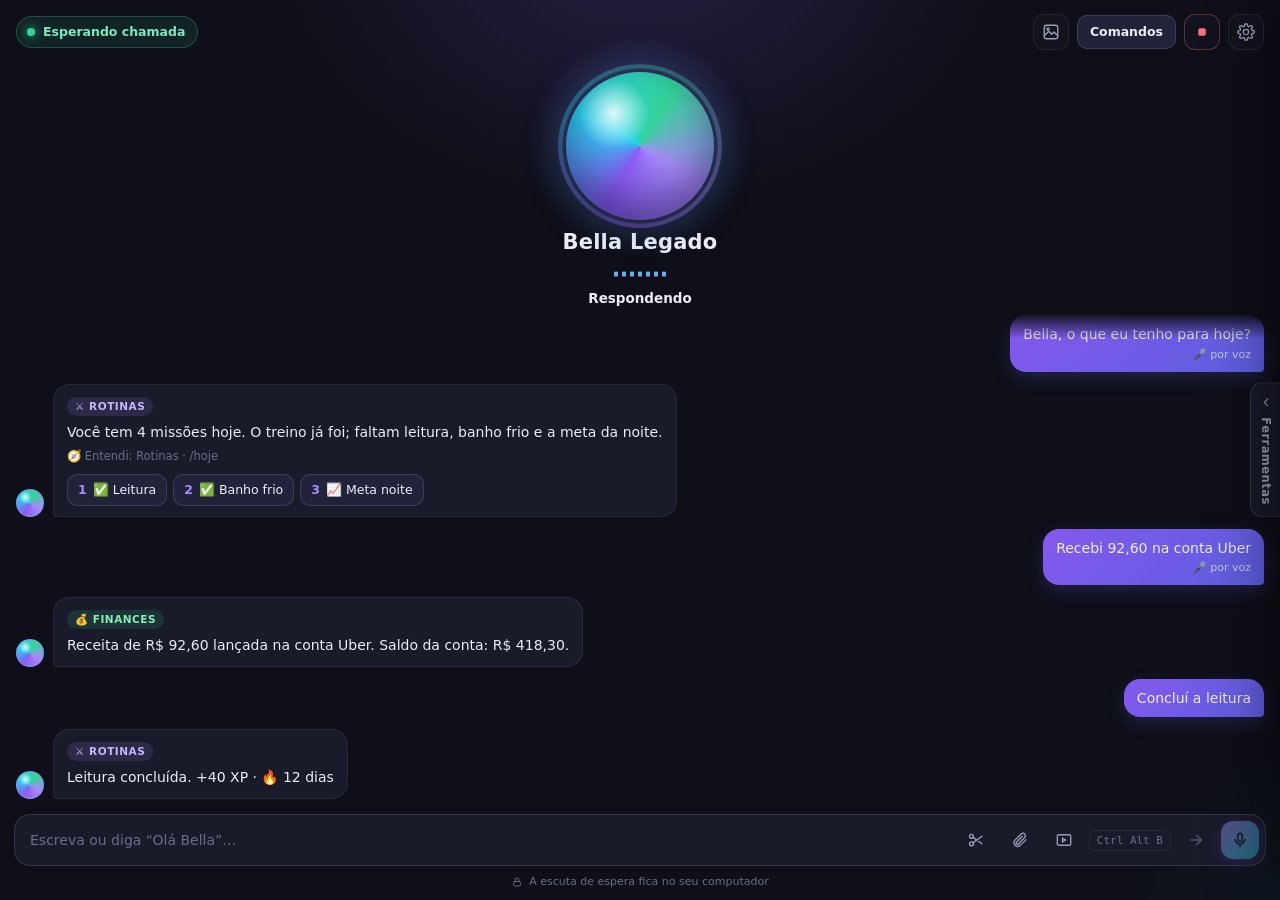
==== commit 46ea1900: "feat(bella.exe): nome da modelo acompanha o retrato e mini-bella" ====
--- a/desktop/bella/ui/index.html
+++ b/desktop/bella/ui/index.html
@@ -48,7 +48,7 @@
         <svg viewBox="0 0 24 24"><path d="M4 8.5A2.5 2.5 0 0 1 6.5 6H8l1.3-1.7A1.5 1.5 0 0 1 10.5 4h3a1.5 1.5 0 0 1 1.2.6L16 6h1.5A2.5 2.5 0 0 1 20 8.5v8a2.5 2.5 0 0 1-2.5 2.5h-11A2.5 2.5 0 0 1 4 16.5v-8Z"/><circle cx="12" cy="12.5" r="3.2"/></svg>
       </button>
     </div>
-    <h1 class="nome">Bella</h1>
+    <h1 class="nome" id="modelo-nome" aria-live="polite">Carregando…</h1>
     <div class="onda" id="onda" aria-hidden="true"><span></span><span></span><span></span><span></span><span></span><span></span><span></span></div>
     <p class="estado" id="estado"><b>Escuta pausada</b> · Ctrl + Alt + B para falar</p>
   </section>
@@ -56,13 +56,13 @@
   <section class="conversa" id="conversa" aria-live="polite"></section>
 
   <form class="compositor" id="compositor" autocomplete="off">
-    <span class="anexo" id="anexo" hidden><img id="anexo-img" alt="Referência anexada"><button type="button" id="anexo-x" title="Tirar a referência" aria-label="Tirar a referência">×</button></span>
+    <span class="anexo" id="anexo" hidden><img id="anexo-img" alt="Imagem anexada"><button type="button" id="anexo-x" title="Tirar a referência" aria-label="Tirar a referência">×</button></span>
     <input id="entrada" maxlength="2000" placeholder="Escreva ou diga “Olá Bella”…" aria-label="Mensagem para a Bella">
     <input type="file" id="anexo-arquivo" accept="image/png,image/jpeg,image/webp" hidden>
     <button class="enviar" id="btn-recortar-tela" type="button" title="Recortar a tela (Ctrl + Alt + S)" aria-label="Recortar a tela">
       <svg viewBox="0 0 24 24"><circle cx="6" cy="7" r="2.6"/><circle cx="6" cy="17" r="2.6"/><path d="M8.3 8.5 20 17M8.3 15.5 20 7"/></svg>
     </button>
-    <button class="enviar" id="btn-anexo" type="button" title="Anexar imagem de referência (ou cole com Ctrl + V)" aria-label="Anexar imagem de referência">
+    <button class="enviar" id="btn-anexo" type="button" title="Anexar print de treino ou referência de imagem (ou cole com Ctrl + V)" aria-label="Anexar print de treino ou referência de imagem">
       <svg viewBox="0 0 24 24"><path d="M20 11.5l-8 8a5 5 0 0 1-7-7l8.5-8.5a3.3 3.3 0 0 1 4.7 4.7l-8.5 8.5a1.7 1.7 0 0 1-2.4-2.4L15 7"/></svg>
     </button>
     <button class="enviar" id="btn-video" type="button" title="Extrair frames de um vídeo" aria-label="Extrair frames de um vídeo">
@@ -90,7 +90,7 @@
       <h3>Imagem de referência</h3>
       <p>Recorte a tela (Ctrl + Alt + S), anexe, cole (Ctrl + V) ou arraste uma imagem para a janela. Ela vale para /promptmodelo, /promptroupa, /posehot e /charactersheet, e continua aparecendo no chat, onde também dá para anexar.</p>
       <div class="ref-area" id="ref-area">
-        <img id="ref-img" alt="Referência anexada" hidden>
+        <img id="ref-img" alt="Imagem anexada" hidden>
         <span class="vazio" id="ref-vazio">Nenhuma imagem anexada</span>
       </div>
       <div class="montar-acoes">
@@ -100,9 +100,9 @@
         <button class="btn" id="ref-tirar" type="button" hidden>Tirar</button>
       </div>
       <input type="file" id="ref-arquivo" accept="image/png,image/jpeg,image/webp" hidden>
-      <label class="marcar"><input type="checkbox" id="extrair-tudo"> Extrair tudo da imagem (no /promptmodelo)</label>
+      <label class="marcar"><input type="checkbox" id="extrair-tudo"> Extrair tudo da imagem (no /promptmodelo e /posehot)</label>
       <div class="extrair-itens" id="extrair-itens" role="group" aria-label="Extrair só estes itens da imagem"><label class="marcar"><input type="checkbox" class="extrair-item" data-el="modelo"> Modelo</label><label class="marcar"><input type="checkbox" class="extrair-item" data-el="roupas"> Roupas</label><label class="marcar"><input type="checkbox" class="extrair-item" data-el="pose"> Pose</label><label class="marcar"><input type="checkbox" class="extrair-item" data-el="cenario"> Cenário</label><label class="marcar"><input type="checkbox" class="extrair-item" data-el="penteado"> Penteado (só o formato)</label><label class="marcar"><input type="checkbox" class="extrair-item" data-el="cor"> Peruca / cor do cabelo</label><label class="marcar"><input type="checkbox" class="extrair-item" data-el="olhos"> Cor dos olhos / lentes</label><label class="marcar"><input type="checkbox" class="extrair-item" data-el="maquiagem"> Maquiagem</label><label class="marcar"><input type="checkbox" class="extrair-item" data-el="pintura"> Pintura corporal (se houver)</label><label class="marcar"><input type="checkbox" class="extrair-item" data-el="efeitos"> Efeitos especiais (se houver)</label><label class="marcar"><input type="checkbox" class="extrair-item" data-el="acessorios"> Acessórios (se houver)</label><label class="marcar"><input type="checkbox" class="extrair-item" data-el="tatuagens"> Tatuagens (se houver)</label><label class="marcar"><input type="checkbox" class="extrair-item" data-el="expressao"> Expressão da face</label></div>
-      <small class="montar-dica">Ou marque só o que quer copiar da imagem (o resto a Bella cria novo). Vale para o /promptmodelo e o /prompt com a imagem anexa.</small>
+      <small class="montar-dica">Ou marque só o que quer copiar da imagem (o resto a Bella cria novo). Vale para /promptmodelo, /prompt e /posehot com imagem anexa. Em foto com casal, a extração pode capturar o cenário, roupas de ambos, a modelo, o homem, acessórios e pose conforme marcado.</small>
       <label class="marcar"><input type="checkbox" id="posehot-parceiro-foto"> Copiar parceiro da imagem de referência (no /posehot)</label>
       <label class="parceiro-campo">Parceiro do /posehot (opcional)
         <input type="text" id="posehot-parceiro" maxlength="250" placeholder="Ex.: moreno, barba cheia, braços tatuados, alto e forte" autocomplete="off">
@@ -243,7 +243,7 @@
         <label class="linha"><span>Avatar animado<small>Sincroniza a foto com a voz. Gera localmente antes de falar e pode levar cerca de um minuto. Falas de até 30 segundos.</small></span><input type="checkbox" class="sw" id="cfg-avatar"></label>
         <p class="ajuda" id="avatar-motor-status">Verificando motor local…</p>
         <button type="button" class="btn" id="avatar-motor">Selecionar instalação</button>
-        <p class="ajuda">A foto da Bella aparece no centro, nas respostas e na Mini-Bella. Ela fica só neste computador.</p>
+        <p class="ajuda" id="foto-origem">A foto aparece no centro, nas respostas e na Mini-Bella. No Models, ela acompanha o perfil selecionado; no Legado, usa a foto deste computador.</p>
         <label class="soltar" id="soltar">
           <div class="soltar-prev"><i class="ring"></i><div class="rosto" data-avatar="medio"></div></div>
           <div class="soltar-tx">
